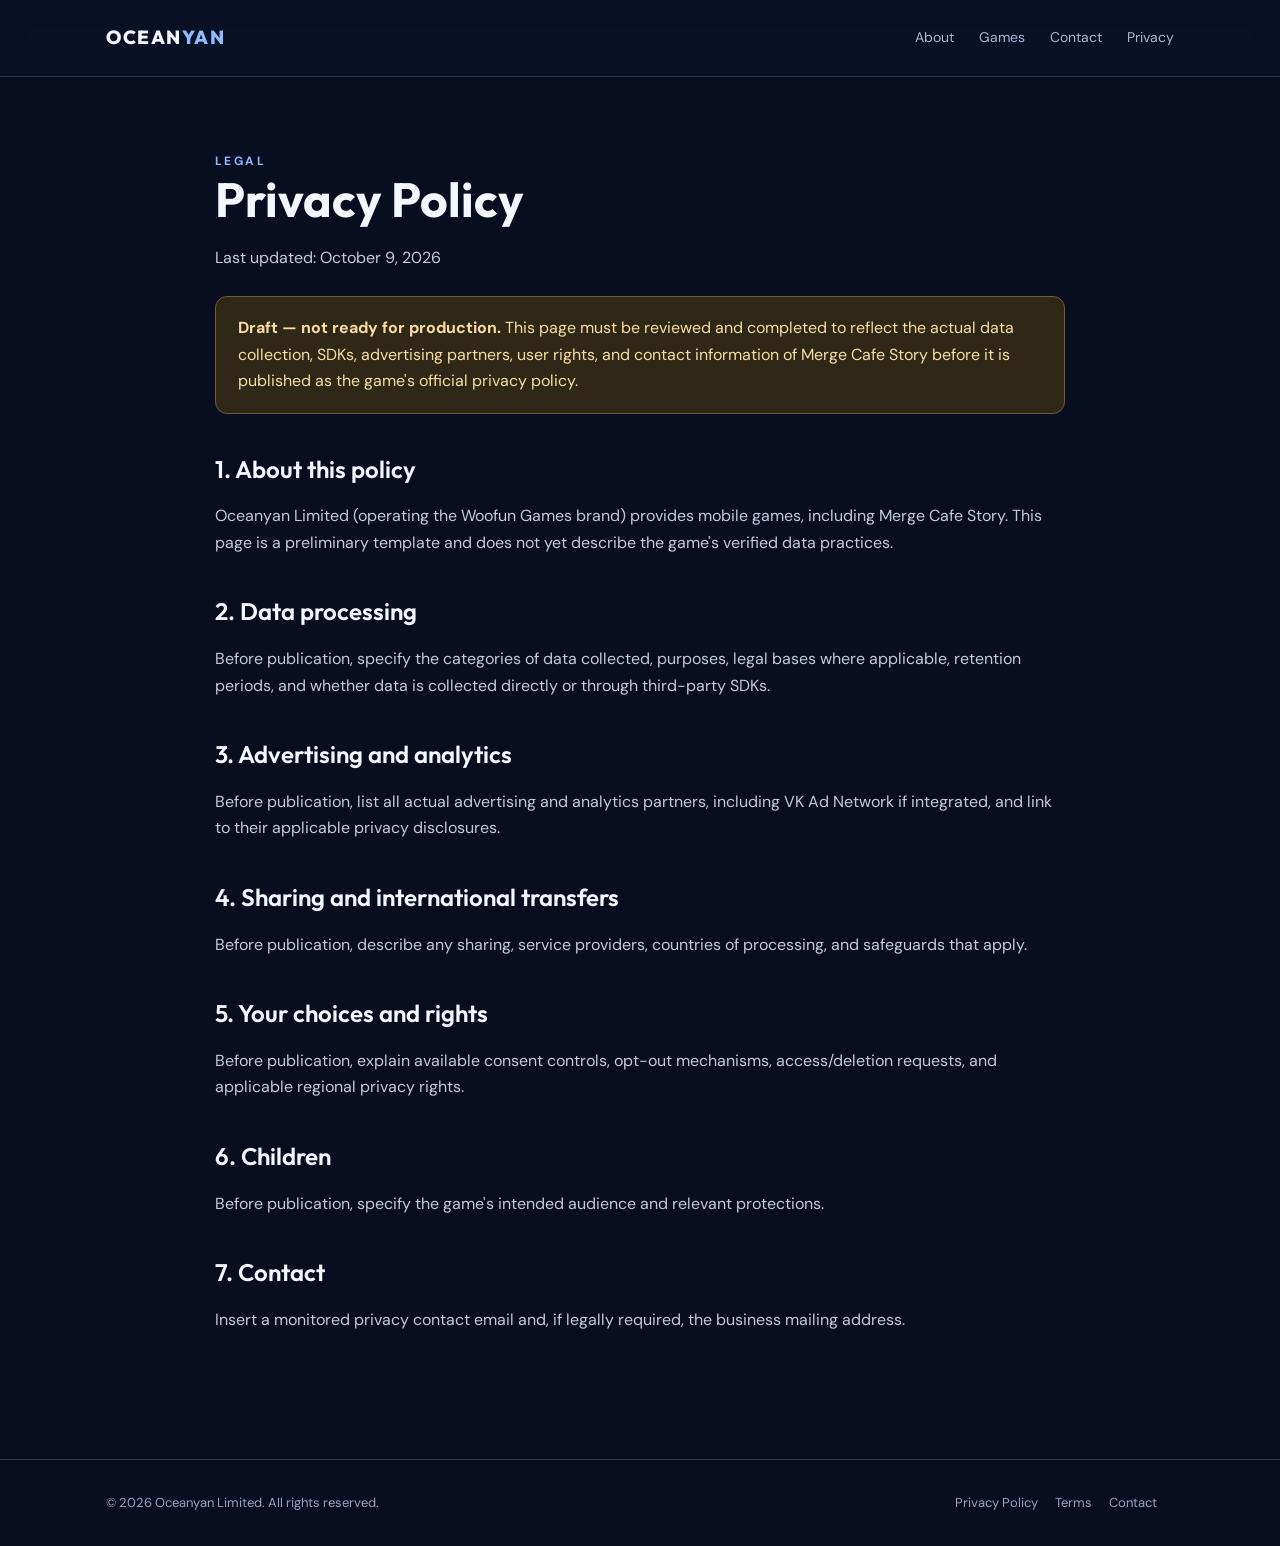
==== privacy.html @ d26d3af0 "Add files via upload" ====
<!doctype html><html lang="en"><head><meta charset="utf-8"><meta name="viewport" content="width=device-width, initial-scale=1"><meta name="theme-color" content="#080e20"><meta name="description" content="Oceanyan Limited — mobile game development and publishing."><title>Privacy Policy | Oceanyan Limited</title><link rel="stylesheet" href="assets/style.css"></head><body><header><nav class="wrap"><a class="logo" href="index.html">OCEAN<span>YAN</span></a><div class="links"><a href="index.html#about">About</a><a href="index.html#games">Games</a><a href="index.html#contact">Contact</a><a href="privacy.html">Privacy</a></div></nav></header><main class="wrap page"><div class="eyebrow">Legal</div><h1>Privacy Policy</h1><p>Last updated: October 9, 2026</p><div class="notice"><strong>Draft — not ready for production.</strong> This page must be reviewed and completed to reflect the actual data collection, SDKs, advertising partners, user rights, and contact information of Merge Cafe Story before it is published as the game's official privacy policy.</div><h2>1. About this policy</h2><p>Oceanyan Limited (operating the Woofun Games brand) provides mobile games, including Merge Cafe Story. This page is a preliminary template and does not yet describe the game's verified data practices.</p><h2>2. Data processing</h2><p>Before publication, specify the categories of data collected, purposes, legal bases where applicable, retention periods, and whether data is collected directly or through third-party SDKs.</p><h2>3. Advertising and analytics</h2><p>Before publication, list all actual advertising and analytics partners, including VK Ad Network if integrated, and link to their applicable privacy disclosures.</p><h2>4. Sharing and international transfers</h2><p>Before publication, describe any sharing, service providers, countries of processing, and safeguards that apply.</p><h2>5. Your choices and rights</h2><p>Before publication, explain available consent controls, opt-out mechanisms, access/deletion requests, and applicable regional privacy rights.</p><h2>6. Children</h2><p>Before publication, specify the game's intended audience and relevant protections.</p><h2>7. Contact</h2><p>Insert a monitored privacy contact email and, if legally required, the business mailing address.</p></main><footer class="foot"><div class="wrap footinner"><span>© 2026 Oceanyan Limited. All rights reserved.</span><div><a href="privacy.html">Privacy Policy</a><a href="terms.html">Terms</a><a href="index.html#contact">Contact</a></div></div></footer></body></html>
---- assets/style.css ----
@import url('https://fonts.googleapis.com/css2?family=DM+Sans:wght@400;500;600;700&family=Outfit:wght@400;500;600;700;800&display=swap');:root{--bg:#080e20;--panel:#111b35;--line:#273451;--text:#f4f7ff;--muted:#a9b7d2;--accent:#78a8ff}*{box-sizing:border-box}html{scroll-behavior:smooth}body{margin:0;background:var(--bg);color:var(--text);font-family:'DM Sans',Arial,sans-serif;line-height:1.65}a{color:inherit;text-decoration:none}.wrap{max-width:1120px;margin:auto;padding:0 26px}header{border-bottom:1px solid var(--line);background:#0a1226d9;position:sticky;top:0;z-index:3;backdrop-filter:blur(16px)}nav{min-height:76px;display:flex;align-items:center;justify-content:space-between;gap:20px}.logo{font-family:Outfit,sans-serif;font-weight:800;letter-spacing:.08em;font-size:19px}.logo span{color:#91baff}.links{display:flex;gap:25px;color:var(--muted);font-size:14px}.links a:hover,.foot a:hover{color:white}.hero{padding:110px 0 100px;position:relative;overflow:hidden;background:radial-gradient(ellipse at 85% 35%,#293f84 0,transparent 50%),radial-gradient(ellipse at 20% 80%,#1a2c57 0,transparent 48%)}.tag{display:inline-block;border:1px solid #4566a5;border-radius:30px;color:#b7d1ff;padding:6px 14px;font-size:12px;letter-spacing:.13em;text-transform:uppercase}.hero h1{font:800 clamp(44px,7vw,84px)/1.07 Outfit,sans-serif;letter-spacing:-.045em;margin:25px 0}.gradient{background:linear-gradient(100deg,#fff,#8fbaff 60%,#b6a5ff);background-clip:text;color:transparent}.lead{max-width:650px;color:#becae2;font-size:19px}.btn{display:inline-block;background:linear-gradient(100deg,#5c8fff,#8d7dff);padding:13px 25px;border-radius:12px;font-weight:700;margin-top:25px}.secondary{background:transparent;border:1px solid #6074a2;margin-left:12px}.section{padding:84px 0}.section h2,.page h1{font:700 clamp(30px,4vw,48px)/1.15 Outfit,sans-serif;margin:0 0 18px}.eyebrow{color:#92b8ff;font-size:12px;text-transform:uppercase;letter-spacing:.2em;font-weight:700}.sub{color:var(--muted);max-width:730px}.grid{display:grid;grid-template-columns:repeat(3,1fr);gap:20px;margin-top:36px}.card{background:linear-gradient(150deg,#182545,#0e172d);border:1px solid var(--line);border-radius:22px;padding:28px}.card h3{font:600 22px Outfit;margin:12px 0}.card p{color:var(--muted);margin:0}.symbol{font-size:31px}.game{display:grid;grid-template-columns:1fr 1.2fr;gap:36px;align-items:center;margin-top:35px;background:linear-gradient(120deg,#1b2b50,#121a34);border:1px solid var(--line);padding:30px;border-radius:24px}.gameart{min-height:320px;border-radius:18px;background:radial-gradient(circle at 50% 25%,#fbd79c,#dd829a 45%,#6b64b4 95%);display:grid;place-items:center;text-align:center;color:#402c4f;font:800 42px/1.1 Outfit;position:relative}.gameart:after{content:'✦  ✧  ✦';position:absolute;bottom:35px;color:#fff8}.game h3{font:700 36px Outfit;margin:0 0 15px}.pill{display:inline-block;padding:6px 12px;background:#344269;border-radius:20px;color:#d6e2ff;font-size:12px}.page{padding:75px 0 110px;max-width:850px}.page h2{font:600 24px Outfit;margin-top:40px}.page p,.page li{color:#c1cbe0}.notice{border:1px solid #6d5b3a;background:#302817;padding:18px 22px;border-radius:12px;color:#f9dda5;margin:25px 0}.foot{border-top:1px solid var(--line);padding:32px 0;color:#94a4c1;font-size:13px}.footinner{display:flex;justify-content:space-between;gap:18px;flex-wrap:wrap}.foot a{margin-right:17px}@media(max-width:750px){nav{flex-wrap:wrap;padding:18px 0}.links{flex-wrap:wrap;gap:12px}.hero{padding:75px 0}.grid,.game{grid-template-columns:1fr}.gameart{min-height:250px}.secondary{margin-left:0}.hero h1{font-size:48px}}
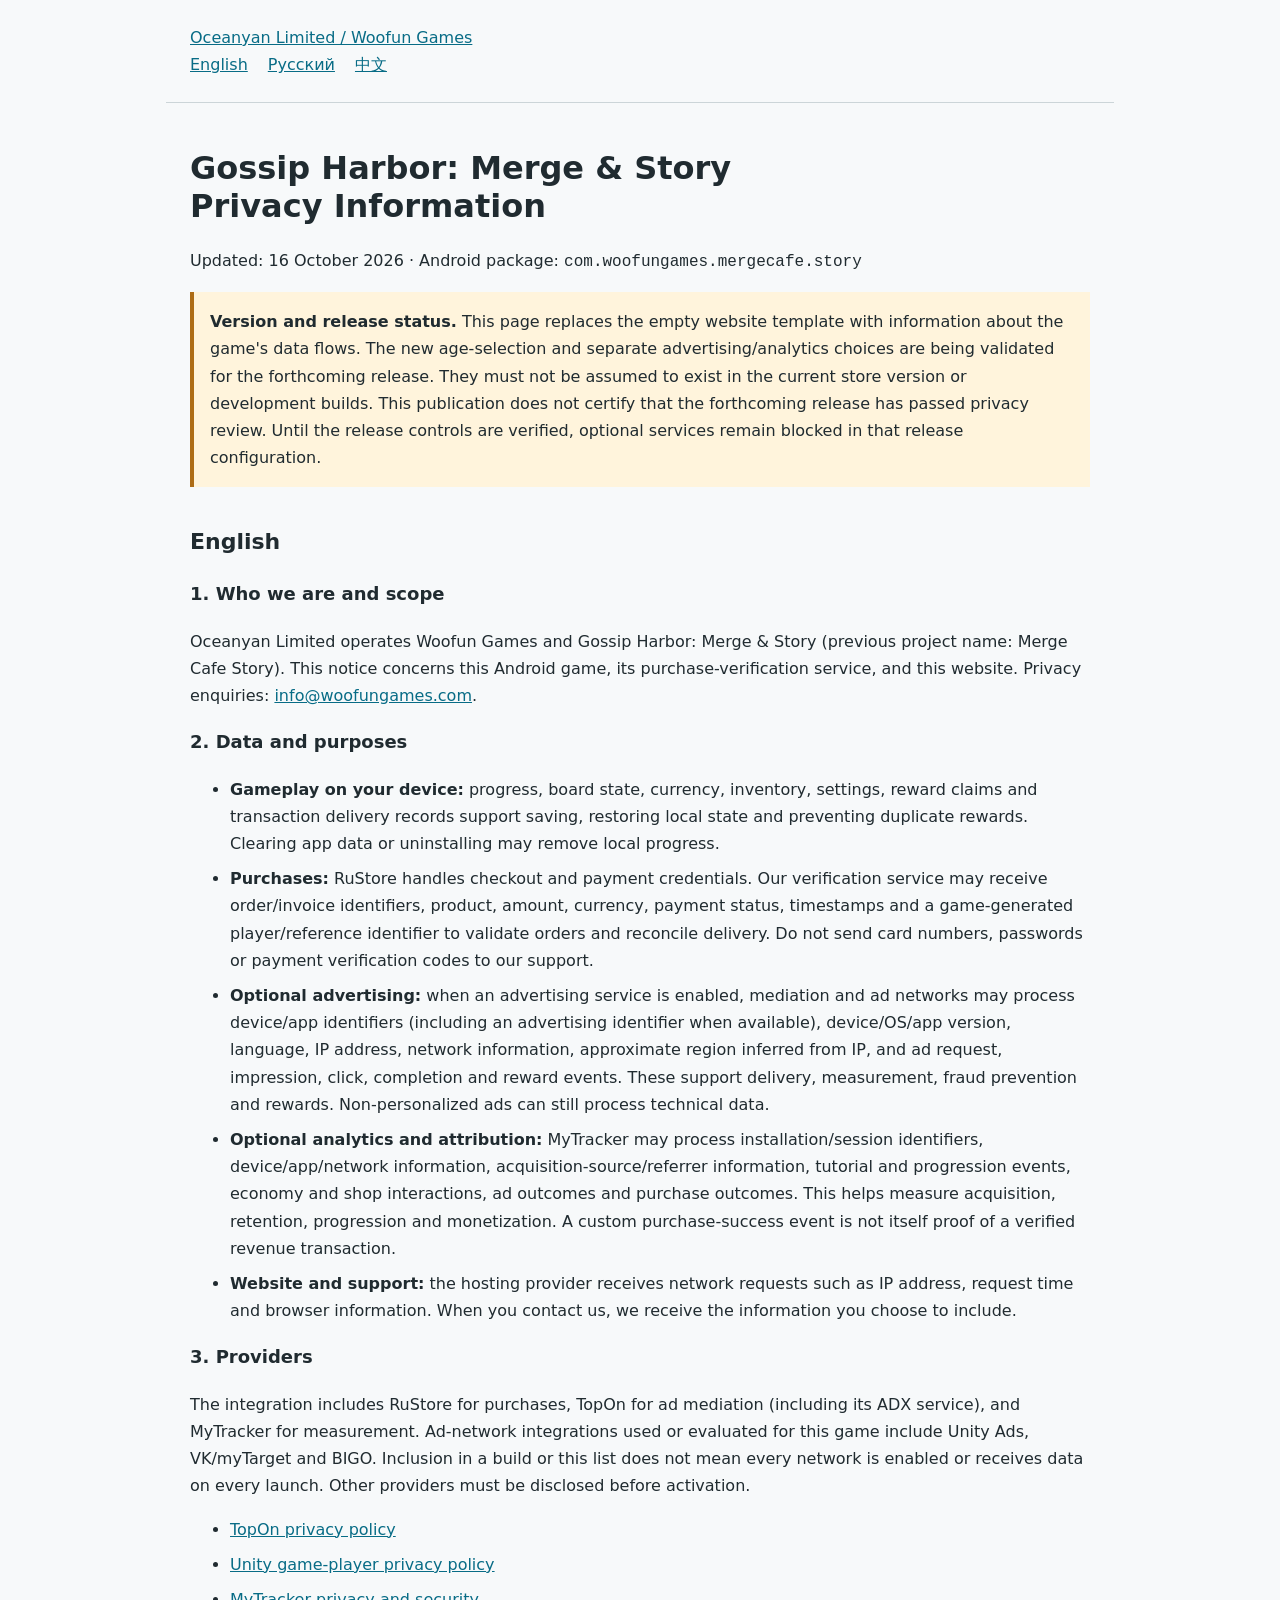
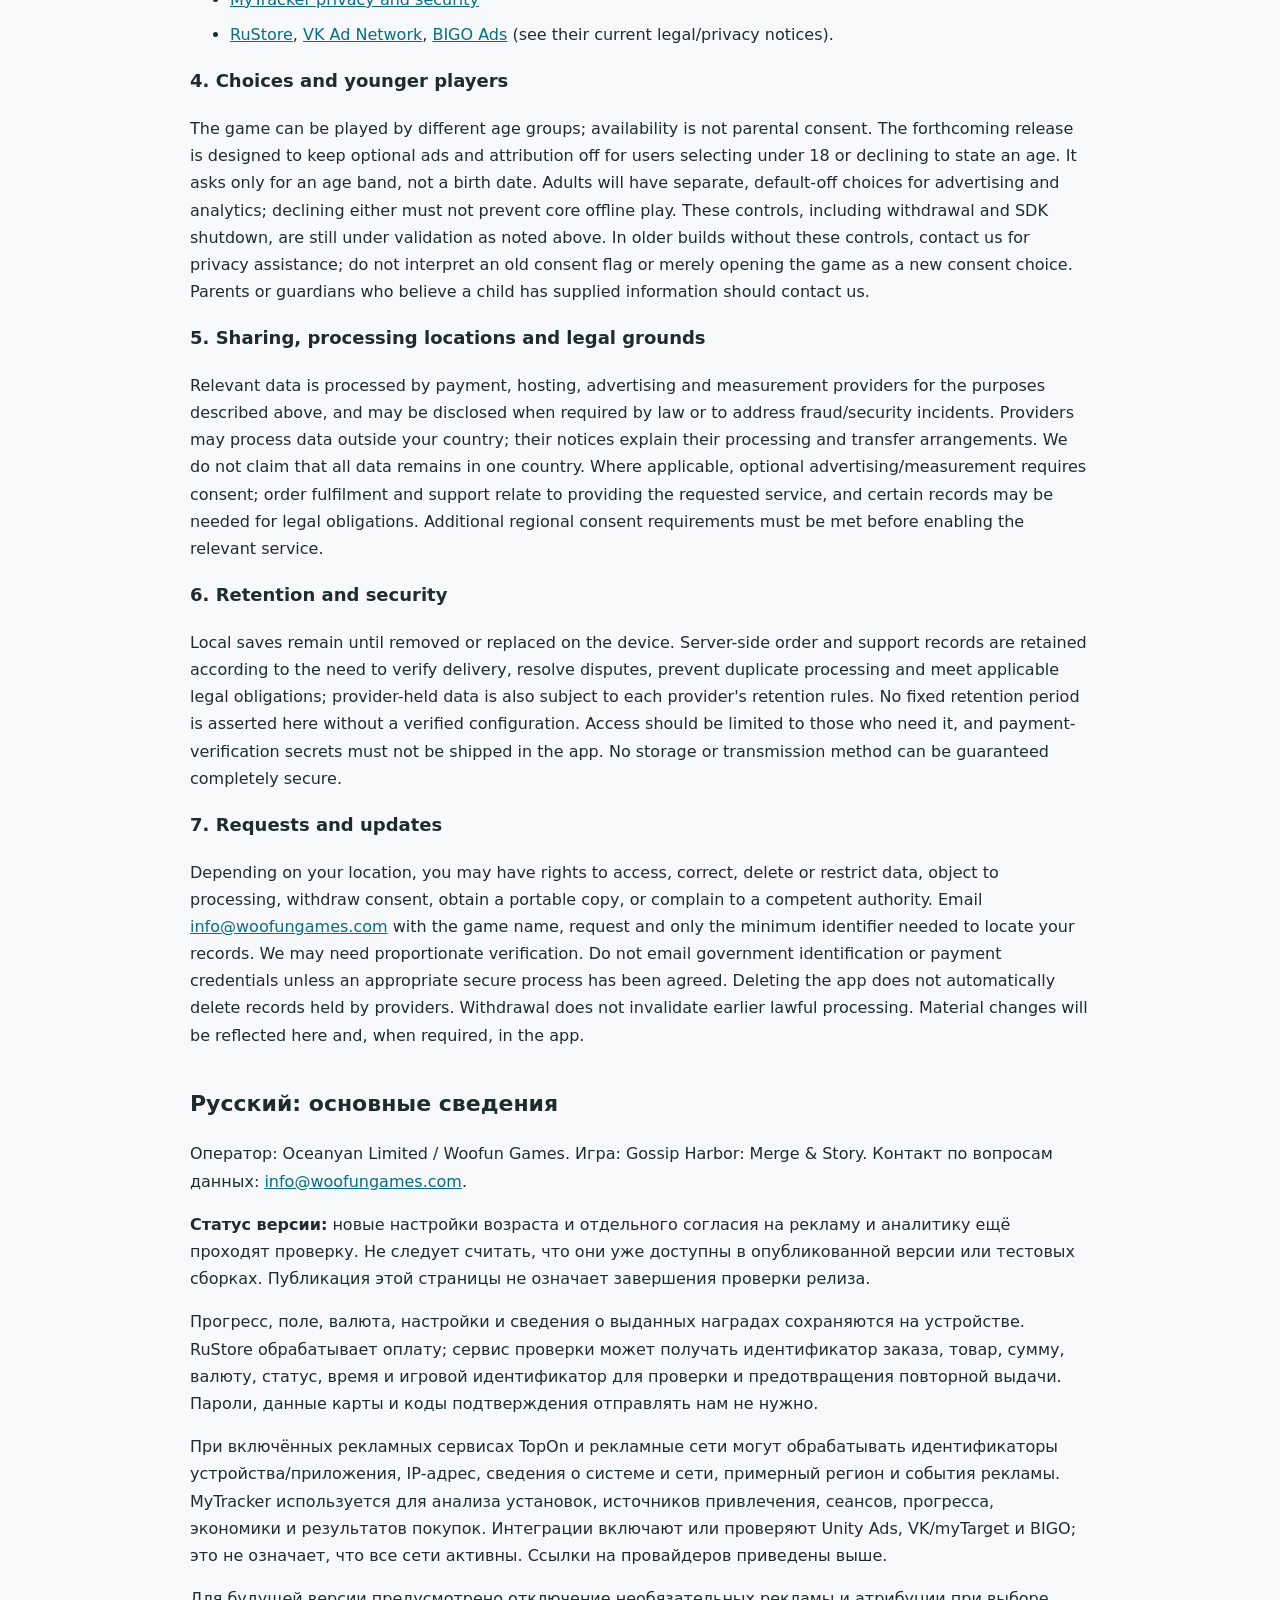
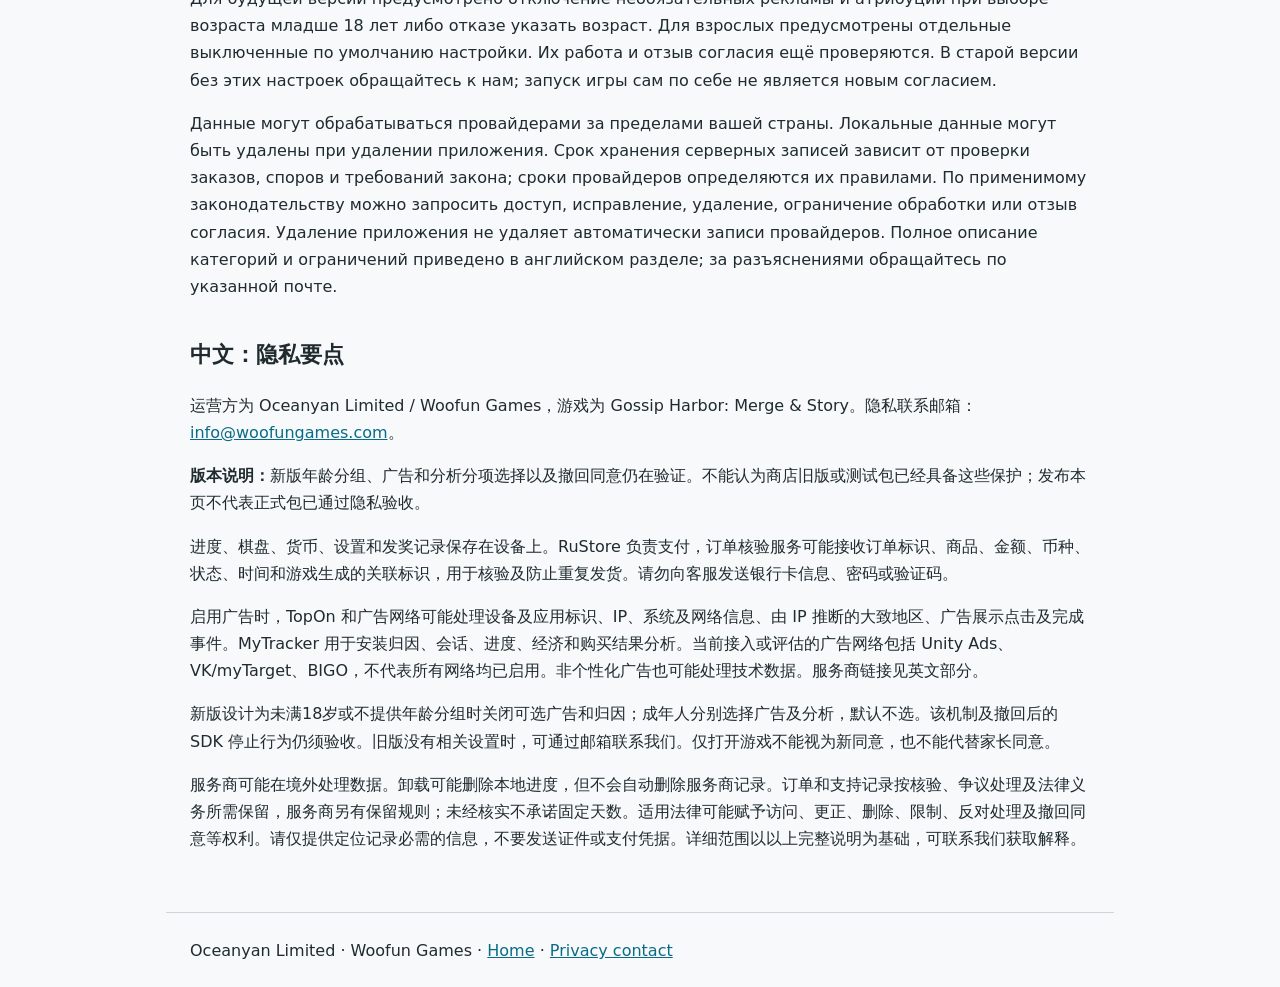
==== commit e4ccb2d7: "Replace privacy template with game data disclosures and release status" ====
--- a/privacy.html
+++ b/privacy.html
@@ -1 +1,16 @@
-<!doctype html><html lang="en"><head><meta charset="utf-8"><meta name="viewport" content="width=device-width, initial-scale=1"><meta name="theme-color" content="#080e20"><meta name="description" content="Oceanyan Limited — mobile game development and publishing."><title>Privacy Policy | Oceanyan Limited</title><link rel="stylesheet" href="assets/style.css"></head><body><header><nav class="wrap"><a class="logo" href="index.html">OCEAN<span>YAN</span></a><div class="links"><a href="index.html#about">About</a><a href="index.html#games">Games</a><a href="index.html#contact">Contact</a><a href="privacy.html">Privacy</a></div></nav></header><main class="wrap page"><div class="eyebrow">Legal</div><h1>Privacy Policy</h1><p>Last updated: October 9, 2026</p><div class="notice"><strong>Draft — not ready for production.</strong> This page must be reviewed and completed to reflect the actual data collection, SDKs, advertising partners, user rights, and contact information of Merge Cafe Story before it is published as the game's official privacy policy.</div><h2>1. About this policy</h2><p>Oceanyan Limited (operating the Woofun Games brand) provides mobile games, including Merge Cafe Story. This page is a preliminary template and does not yet describe the game's verified data practices.</p><h2>2. Data processing</h2><p>Before publication, specify the categories of data collected, purposes, legal bases where applicable, retention periods, and whether data is collected directly or through third-party SDKs.</p><h2>3. Advertising and analytics</h2><p>Before publication, list all actual advertising and analytics partners, including VK Ad Network if integrated, and link to their applicable privacy disclosures.</p><h2>4. Sharing and international transfers</h2><p>Before publication, describe any sharing, service providers, countries of processing, and safeguards that apply.</p><h2>5. Your choices and rights</h2><p>Before publication, explain available consent controls, opt-out mechanisms, access/deletion requests, and applicable regional privacy rights.</p><h2>6. Children</h2><p>Before publication, specify the game's intended audience and relevant protections.</p><h2>7. Contact</h2><p>Insert a monitored privacy contact email and, if legally required, the business mailing address.</p></main><footer class="foot"><div class="wrap footinner"><span>© 2026 Oceanyan Limited. All rights reserved.</span><div><a href="privacy.html">Privacy Policy</a><a href="terms.html">Terms</a><a href="index.html#contact">Contact</a></div></div></footer></body></html>+<!doctype html>
+<html lang="en"><head><meta charset="utf-8"><meta name="viewport" content="width=device-width,initial-scale=1"><title>Gossip Harbor Privacy | Woofun Games</title><style>body{margin:0;background:#f7f9fa;color:#202b30;font:16px/1.7 system-ui,sans-serif}header,main,footer{max-width:900px;margin:auto;padding:24px}header{border-bottom:1px solid #ccd5d8}a{color:#086c86}h1{font-size:32px;line-height:1.2}h2{font-size:22px;margin-top:32px}h3{font-size:18px}.notice{border-left:4px solid #ad6c16;padding:16px;background:#fff4dc}nav{display:flex;gap:20px;flex-wrap:wrap}section{margin:36px 0}code{overflow-wrap:anywhere}footer{border-top:1px solid #ccd5d8}li{margin:8px 0}</style></head><body>
+<header><a href="index.html">Oceanyan Limited / Woofun Games</a><nav aria-label="Languages"><a href="#en">English</a><a href="#ru">Русский</a><a href="#zh">中文</a></nav></header><main>
+<h1>Gossip Harbor: Merge &amp; Story<br>Privacy Information</h1><p>Updated: 16 October 2026 · Android package: <code>com.woofungames.mergecafe.story</code></p>
+<div class="notice"><strong>Version and release status.</strong> This page replaces the empty website template with information about the game's data flows. The new age-selection and separate advertising/analytics choices are being validated for the forthcoming release. They must not be assumed to exist in the current store version or development builds. This publication does not certify that the forthcoming release has passed privacy review. Until the release controls are verified, optional services remain blocked in that release configuration.</div>
+<section id="en" lang="en"><h2>English</h2>
+<h3>1. Who we are and scope</h3><p>Oceanyan Limited operates Woofun Games and Gossip Harbor: Merge &amp; Story (previous project name: Merge Cafe Story). This notice concerns this Android game, its purchase-verification service, and this website. Privacy enquiries: <a href="mailto:info@woofungames.com">info@woofungames.com</a>.</p>
+<h3>2. Data and purposes</h3><ul><li><strong>Gameplay on your device:</strong> progress, board state, currency, inventory, settings, reward claims and transaction delivery records support saving, restoring local state and preventing duplicate rewards. Clearing app data or uninstalling may remove local progress.</li><li><strong>Purchases:</strong> RuStore handles checkout and payment credentials. Our verification service may receive order/invoice identifiers, product, amount, currency, payment status, timestamps and a game-generated player/reference identifier to validate orders and reconcile delivery. Do not send card numbers, passwords or payment verification codes to our support.</li><li><strong>Optional advertising:</strong> when an advertising service is enabled, mediation and ad networks may process device/app identifiers (including an advertising identifier when available), device/OS/app version, language, IP address, network information, approximate region inferred from IP, and ad request, impression, click, completion and reward events. These support delivery, measurement, fraud prevention and rewards. Non-personalized ads can still process technical data.</li><li><strong>Optional analytics and attribution:</strong> MyTracker may process installation/session identifiers, device/app/network information, acquisition-source/referrer information, tutorial and progression events, economy and shop interactions, ad outcomes and purchase outcomes. This helps measure acquisition, retention, progression and monetization. A custom purchase-success event is not itself proof of a verified revenue transaction.</li><li><strong>Website and support:</strong> the hosting provider receives network requests such as IP address, request time and browser information. When you contact us, we receive the information you choose to include.</li></ul>
+<h3>3. Providers</h3><p>The integration includes RuStore for purchases, TopOn for ad mediation (including its ADX service), and MyTracker for measurement. Ad-network integrations used or evaluated for this game include Unity Ads, VK/myTarget and BIGO. Inclusion in a build or this list does not mean every network is enabled or receives data on every launch. Other providers must be disclosed before activation.</p><ul><li><a href="https://help.toponad.net/docs/Privacy-Policy">TopOn privacy policy</a></li><li><a href="https://unity.com/legal/game-player-and-app-user-privacy-policy">Unity game-player privacy policy</a></li><li><a href="https://docs.tracker.my.com/en/privacy-and-security/about">MyTracker privacy and security</a></li><li><a href="https://www.rustore.ru/">RuStore</a>, <a href="https://ads.vk.ru/">VK Ad Network</a>, <a href="https://www.bigossp.com/">BIGO Ads</a> (see their current legal/privacy notices).</li></ul>
+<h3>4. Choices and younger players</h3><p>The game can be played by different age groups; availability is not parental consent. The forthcoming release is designed to keep optional ads and attribution off for users selecting under 18 or declining to state an age. It asks only for an age band, not a birth date. Adults will have separate, default-off choices for advertising and analytics; declining either must not prevent core offline play. These controls, including withdrawal and SDK shutdown, are still under validation as noted above. In older builds without these controls, contact us for privacy assistance; do not interpret an old consent flag or merely opening the game as a new consent choice. Parents or guardians who believe a child has supplied information should contact us.</p>
+<h3>5. Sharing, processing locations and legal grounds</h3><p>Relevant data is processed by payment, hosting, advertising and measurement providers for the purposes described above, and may be disclosed when required by law or to address fraud/security incidents. Providers may process data outside your country; their notices explain their processing and transfer arrangements. We do not claim that all data remains in one country. Where applicable, optional advertising/measurement requires consent; order fulfilment and support relate to providing the requested service, and certain records may be needed for legal obligations. Additional regional consent requirements must be met before enabling the relevant service.</p>
+<h3>6. Retention and security</h3><p>Local saves remain until removed or replaced on the device. Server-side order and support records are retained according to the need to verify delivery, resolve disputes, prevent duplicate processing and meet applicable legal obligations; provider-held data is also subject to each provider's retention rules. No fixed retention period is asserted here without a verified configuration. Access should be limited to those who need it, and payment-verification secrets must not be shipped in the app. No storage or transmission method can be guaranteed completely secure.</p>
+<h3>7. Requests and updates</h3><p>Depending on your location, you may have rights to access, correct, delete or restrict data, object to processing, withdraw consent, obtain a portable copy, or complain to a competent authority. Email <a href="mailto:info@woofungames.com">info@woofungames.com</a> with the game name, request and only the minimum identifier needed to locate your records. We may need proportionate verification. Do not email government identification or payment credentials unless an appropriate secure process has been agreed. Deleting the app does not automatically delete records held by providers. Withdrawal does not invalidate earlier lawful processing. Material changes will be reflected here and, when required, in the app.</p></section>
+<section id="ru" lang="ru"><h2>Русский: основные сведения</h2><p>Оператор: Oceanyan Limited / Woofun Games. Игра: Gossip Harbor: Merge &amp; Story. Контакт по вопросам данных: <a href="mailto:info@woofungames.com">info@woofungames.com</a>.</p><p><strong>Статус версии:</strong> новые настройки возраста и отдельного согласия на рекламу и аналитику ещё проходят проверку. Не следует считать, что они уже доступны в опубликованной версии или тестовых сборках. Публикация этой страницы не означает завершения проверки релиза.</p><p>Прогресс, поле, валюта, настройки и сведения о выданных наградах сохраняются на устройстве. RuStore обрабатывает оплату; сервис проверки может получать идентификатор заказа, товар, сумму, валюту, статус, время и игровой идентификатор для проверки и предотвращения повторной выдачи. Пароли, данные карты и коды подтверждения отправлять нам не нужно.</p><p>При включённых рекламных сервисах TopOn и рекламные сети могут обрабатывать идентификаторы устройства/приложения, IP-адрес, сведения о системе и сети, примерный регион и события рекламы. MyTracker используется для анализа установок, источников привлечения, сеансов, прогресса, экономики и результатов покупок. Интеграции включают или проверяют Unity Ads, VK/myTarget и BIGO; это не означает, что все сети активны. Ссылки на провайдеров приведены выше.</p><p>Для будущей версии предусмотрено отключение необязательных рекламы и атрибуции при выборе возраста младше 18 лет либо отказе указать возраст. Для взрослых предусмотрены отдельные выключенные по умолчанию настройки. Их работа и отзыв согласия ещё проверяются. В старой версии без этих настроек обращайтесь к нам; запуск игры сам по себе не является новым согласием.</p><p>Данные могут обрабатываться провайдерами за пределами вашей страны. Локальные данные могут быть удалены при удалении приложения. Срок хранения серверных записей зависит от проверки заказов, споров и требований закона; сроки провайдеров определяются их правилами. По применимому законодательству можно запросить доступ, исправление, удаление, ограничение обработки или отзыв согласия. Удаление приложения не удаляет автоматически записи провайдеров. Полное описание категорий и ограничений приведено в английском разделе; за разъяснениями обращайтесь по указанной почте.</p></section>
+<section id="zh" lang="zh-CN"><h2>中文：隐私要点</h2><p>运营方为 Oceanyan Limited / Woofun Games，游戏为 Gossip Harbor: Merge &amp; Story。隐私联系邮箱：<a href="mailto:info@woofungames.com">info@woofungames.com</a>。</p><p><strong>版本说明：</strong>新版年龄分组、广告和分析分项选择以及撤回同意仍在验证。不能认为商店旧版或测试包已经具备这些保护；发布本页不代表正式包已通过隐私验收。</p><p>进度、棋盘、货币、设置和发奖记录保存在设备上。RuStore 负责支付，订单核验服务可能接收订单标识、商品、金额、币种、状态、时间和游戏生成的关联标识，用于核验及防止重复发货。请勿向客服发送银行卡信息、密码或验证码。</p><p>启用广告时，TopOn 和广告网络可能处理设备及应用标识、IP、系统及网络信息、由 IP 推断的大致地区、广告展示点击及完成事件。MyTracker 用于安装归因、会话、进度、经济和购买结果分析。当前接入或评估的广告网络包括 Unity Ads、VK/myTarget、BIGO，不代表所有网络均已启用。非个性化广告也可能处理技术数据。服务商链接见英文部分。</p><p>新版设计为未满18岁或不提供年龄分组时关闭可选广告和归因；成年人分别选择广告及分析，默认不选。该机制及撤回后的 SDK 停止行为仍须验收。旧版没有相关设置时，可通过邮箱联系我们。仅打开游戏不能视为新同意，也不能代替家长同意。</p><p>服务商可能在境外处理数据。卸载可能删除本地进度，但不会自动删除服务商记录。订单和支持记录按核验、争议处理及法律义务所需保留，服务商另有保留规则；未经核实不承诺固定天数。适用法律可能赋予访问、更正、删除、限制、反对处理及撤回同意等权利。请仅提供定位记录必需的信息，不要发送证件或支付凭据。详细范围以以上完整说明为基础，可联系我们获取解释。</p></section>
+</main><footer>Oceanyan Limited · Woofun Games · <a href="index.html">Home</a> · <a href="mailto:info@woofungames.com">Privacy contact</a></footer></body></html>
